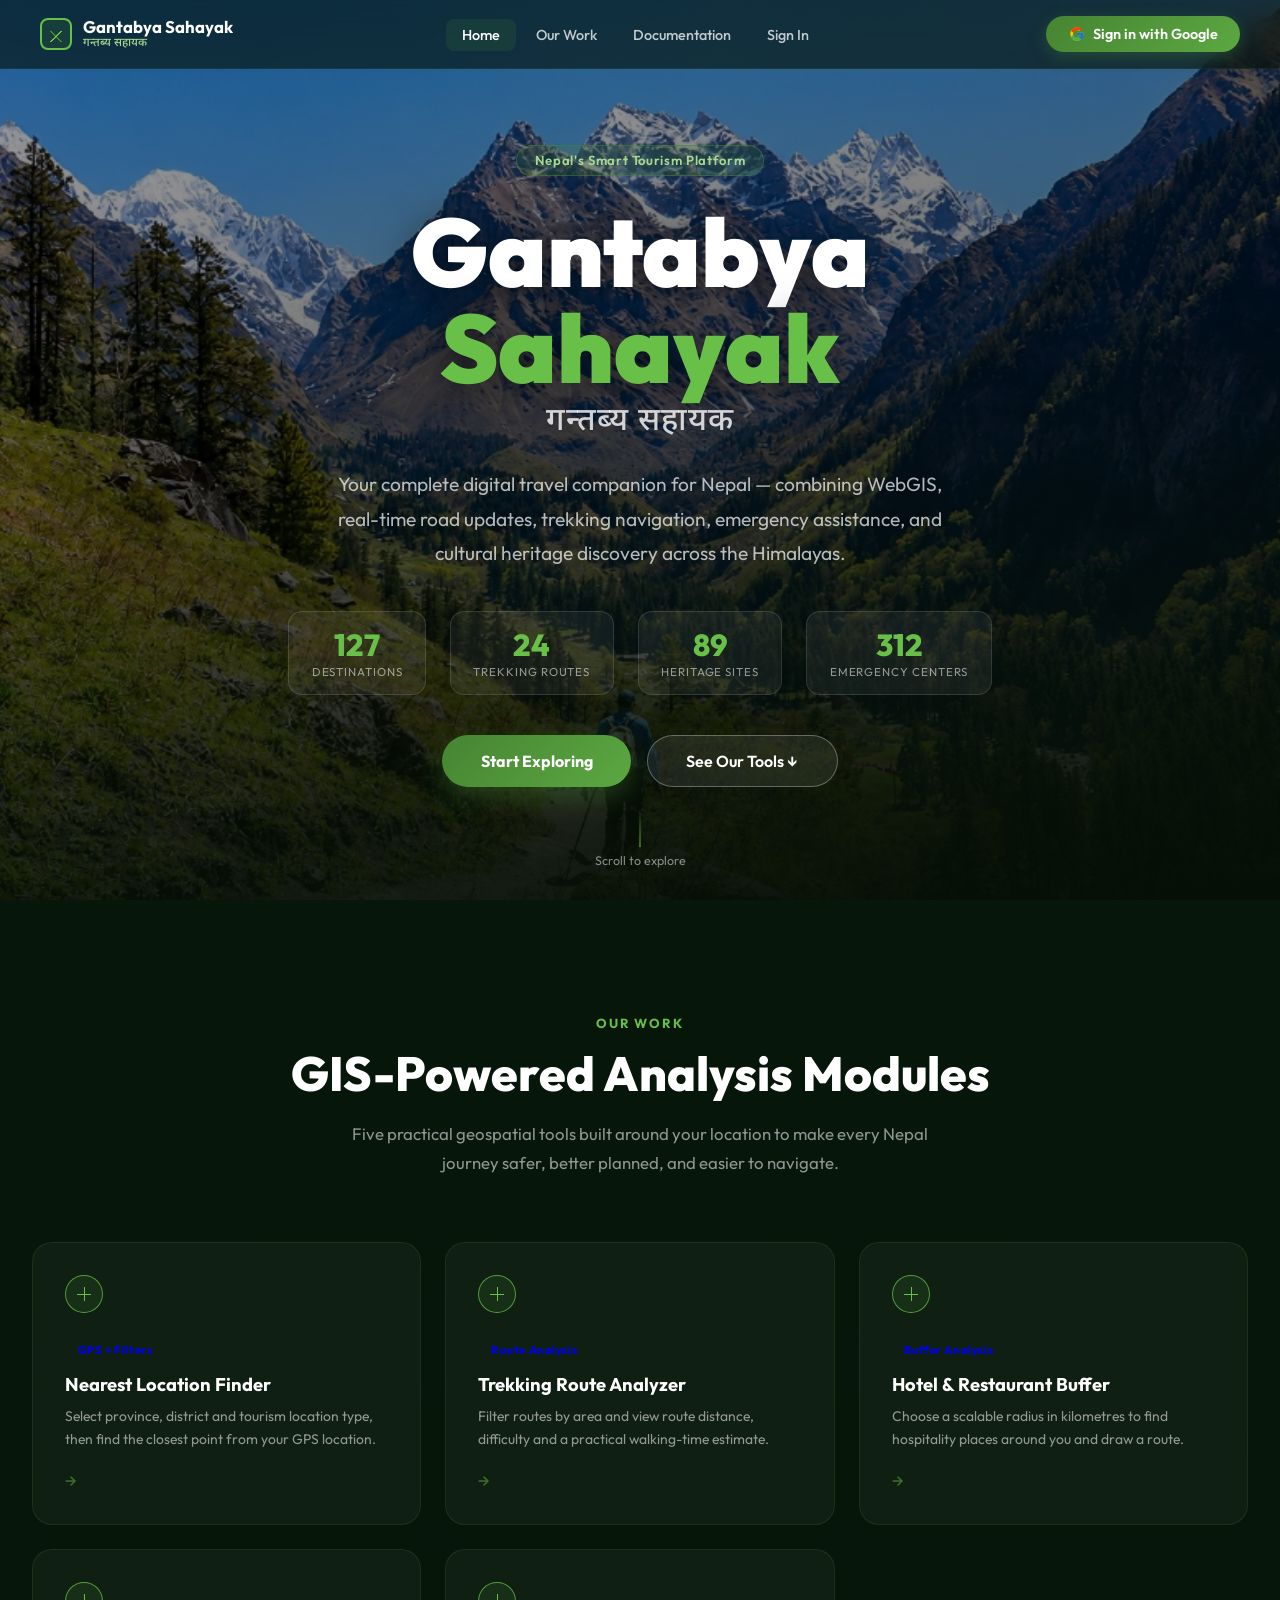
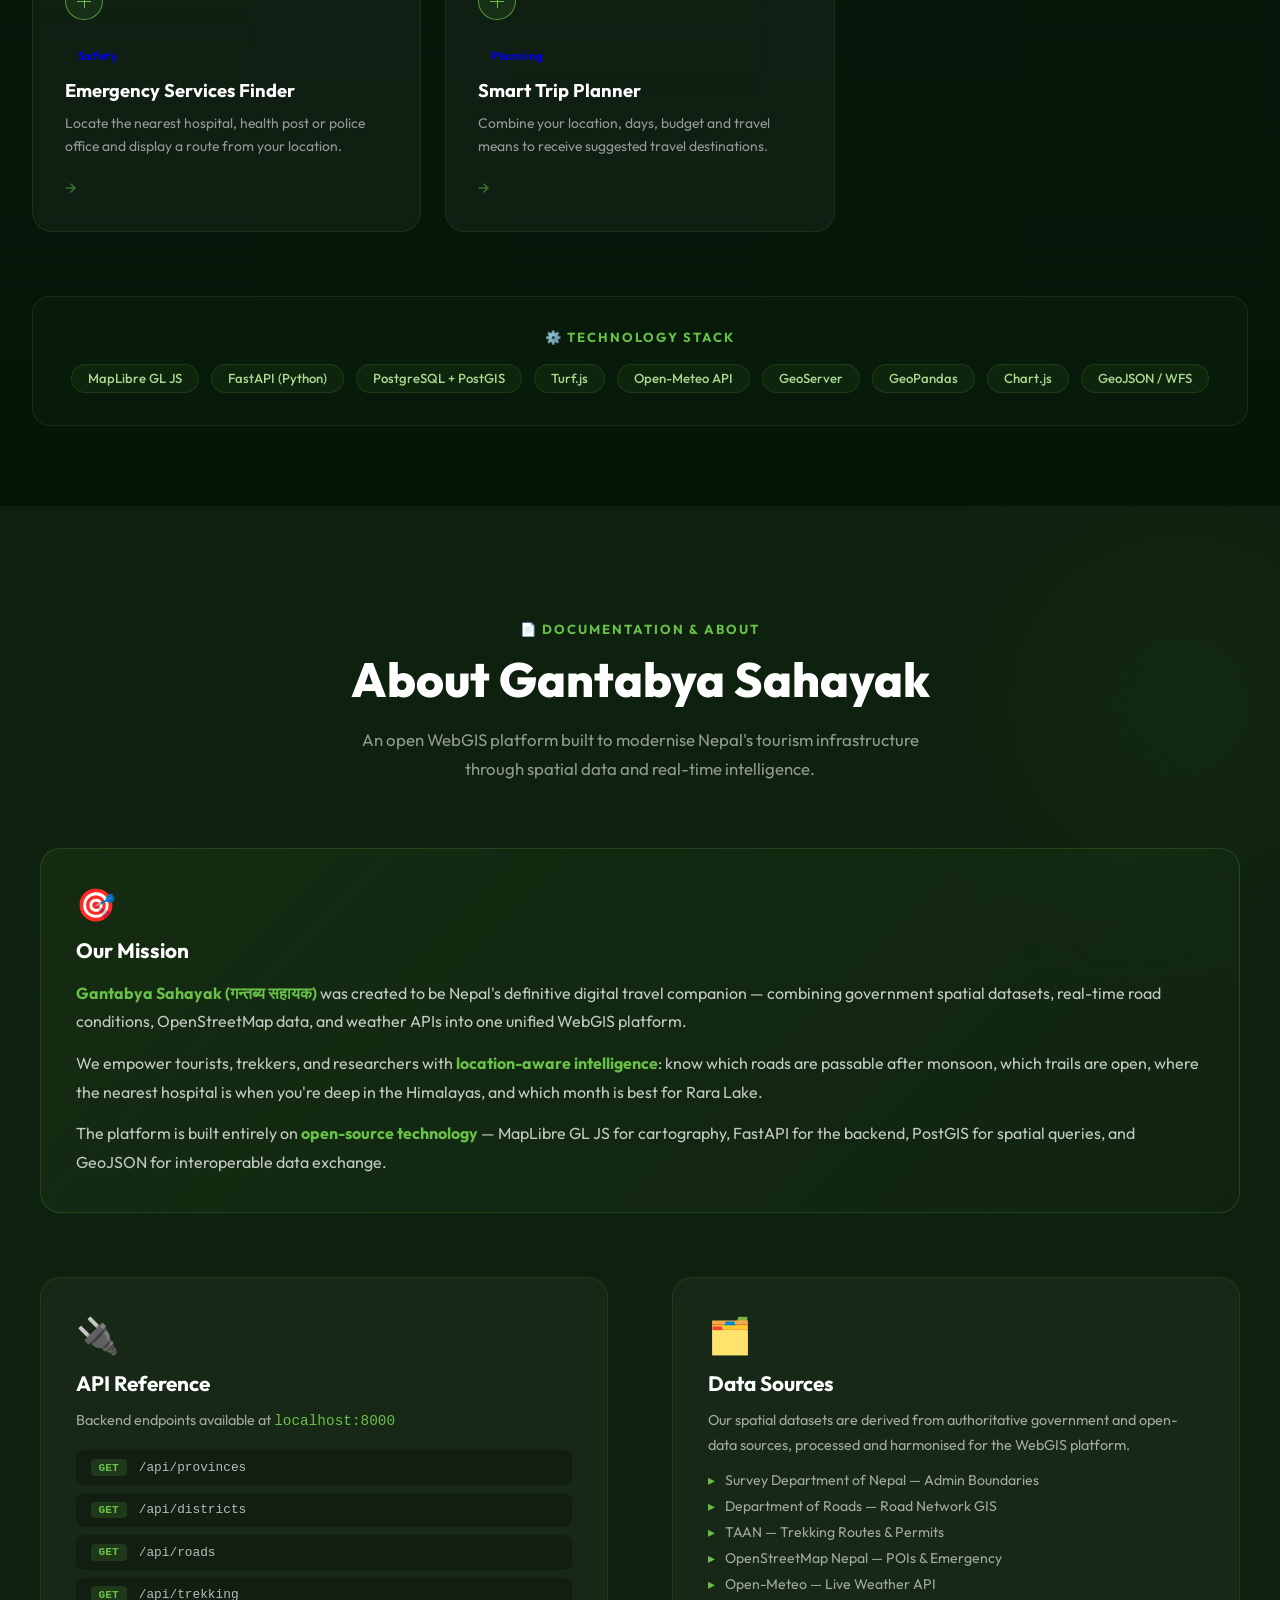
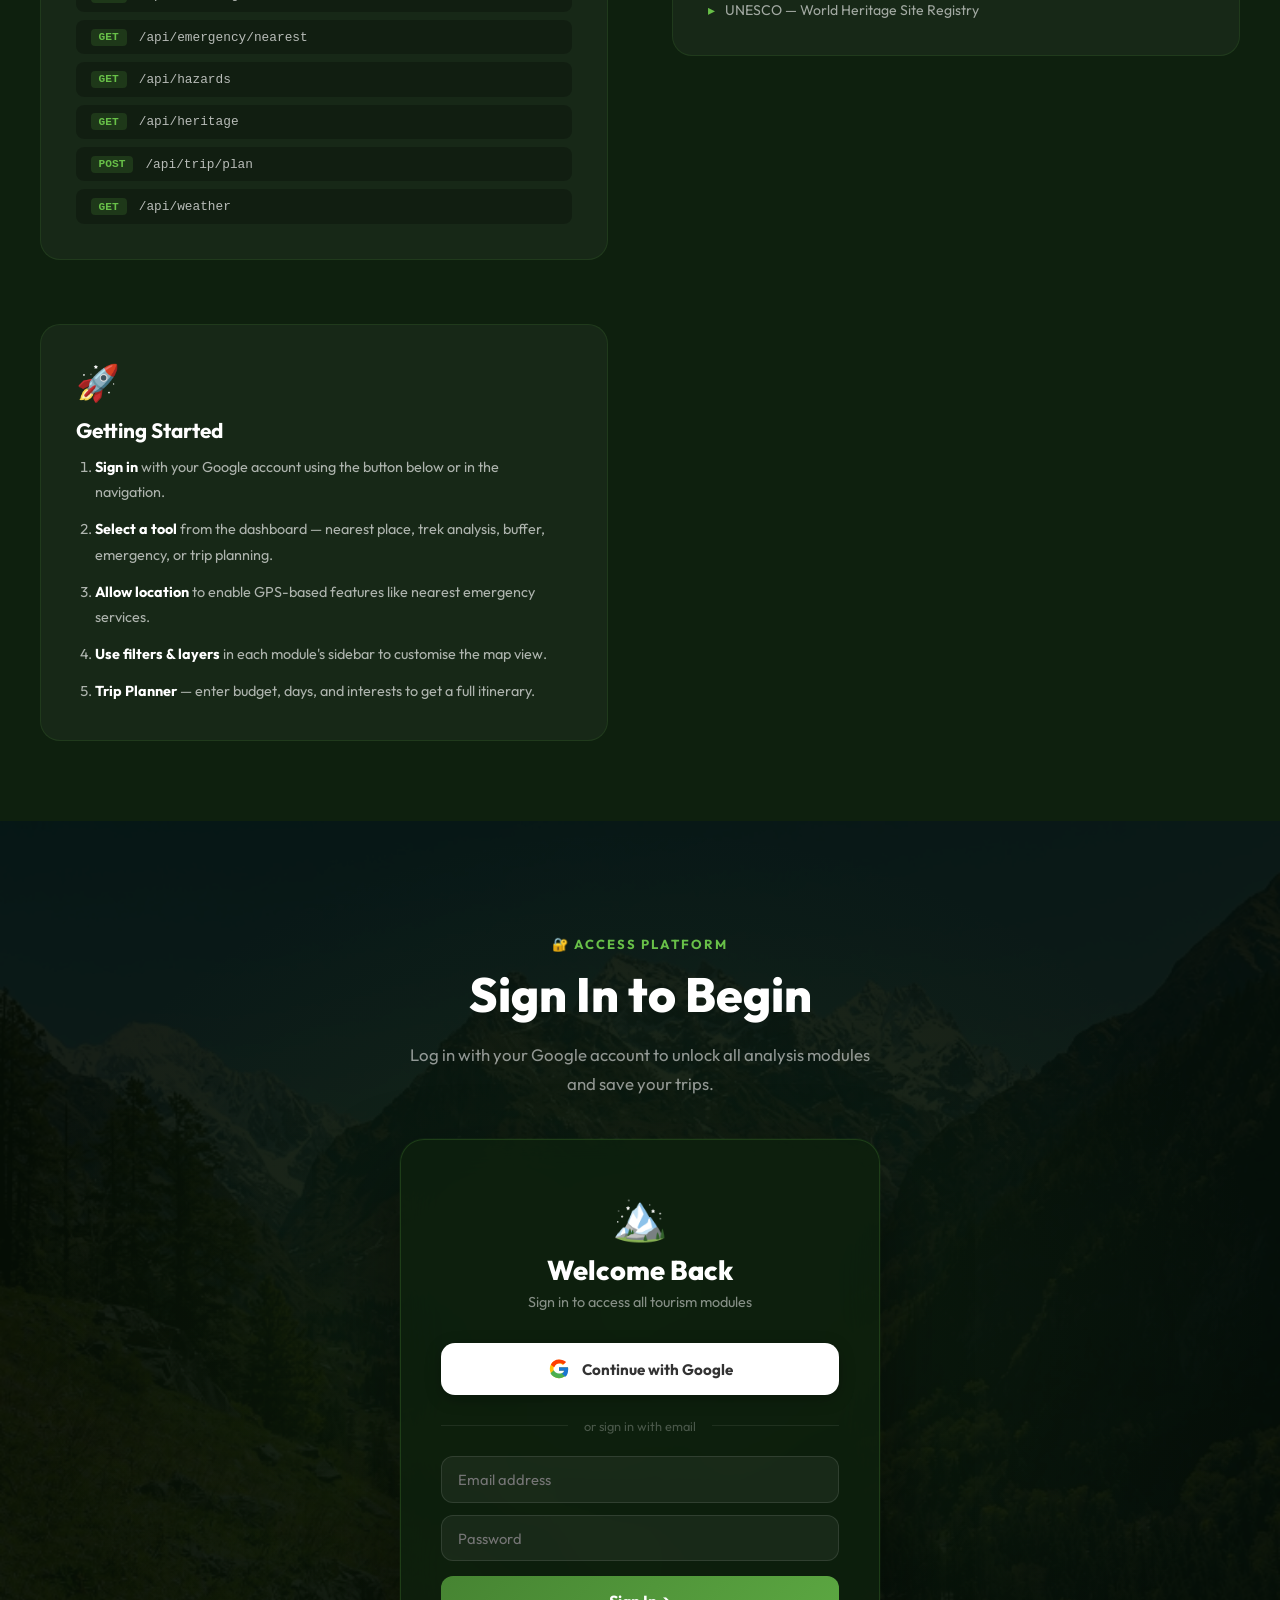
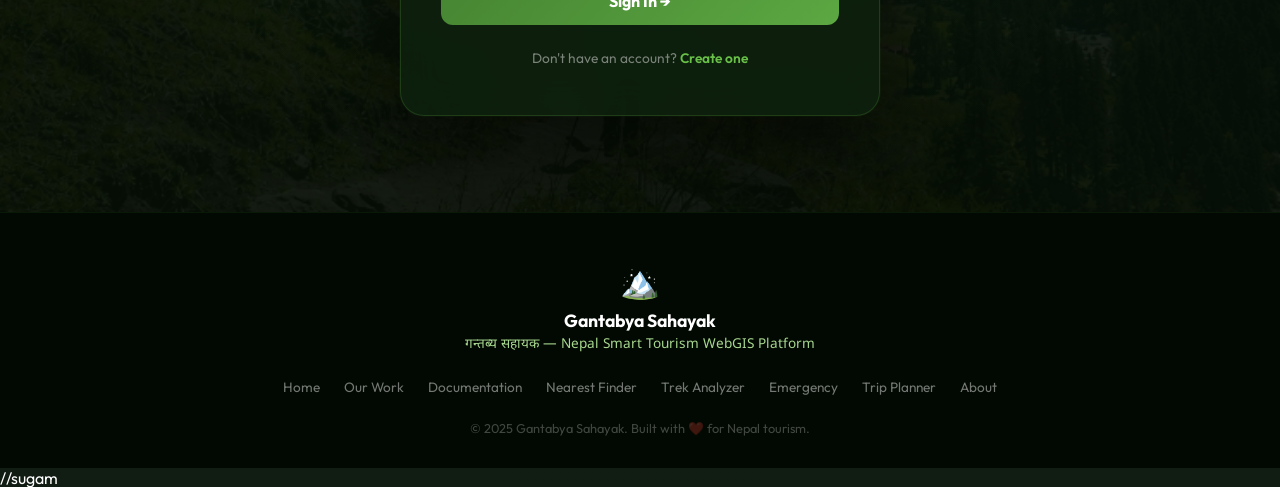
==== frontend/index.html @ 53fe87a8 "ok" ====
<!DOCTYPE html>
<html lang="en">

<head>
  <meta charset="UTF-8" />
  <meta name="viewport" content="width=device-width, initial-scale=1.0" />
  <title>Gantabya Sahayak | गन्तब्य सहायक — Nepal Tourism Platform</title>
  <meta name="description"
    content="Nepal's complete digital tourism assistant. Explore trekking routes, road conditions, emergency services, cultural heritage, and hidden destinations across Nepal." />
  <meta name="keywords" content="Nepal tourism, trekking, WebGIS, Himalaya, travel planner, GIS Nepal" />
  <link rel="preconnect" href="https://fonts.googleapis.com" />
  <link rel="preconnect" href="https://fonts.gstatic.com" crossorigin />
  <link
    href="https://fonts.googleapis.com/css2?family=Outfit:wght@300;400;500;600;700;800;900&family=Noto+Sans+Devanagari:wght@400;500;600;700&display=swap"
    rel="stylesheet" />

  <style>
    *, *::before, *::after { box-sizing: border-box; margin: 0; padding: 0; }

    :root {
      --green: #468432;
      --green-light: #68c048;
      --green-pale: #a8d890;
      --green-dim: rgba(70,132,50,0.15);
      --dark: #060f06;
      --dark2: #0a1a0a;
      --dark3: #0e200e;
      --glass: rgba(255,255,255,0.04);
      --border: rgba(70,132,50,0.2);
    }

    html { scroll-behavior: smooth; font-size: 16px; }

    body {
      font-family: 'Outfit', sans-serif;
      background: linear-gradient(rgba(2, 14, 4, 0.88), rgba(2, 14, 4, 0.94)), url('../assets/hero-bg.jpg') center / cover fixed;
      color: #fff;
      overflow-x: hidden;
    }

    /* ── TOP NAV ───────────────────────────────────────────── */
    .top-nav {
      position: fixed;
      top: 0; left: 0; right: 0;
      z-index: 200;
      display: flex;
      align-items: center;
      justify-content: space-between;
      padding: 1rem 2.5rem;
      background: rgba(6, 15, 6, 0.6);
      backdrop-filter: blur(16px);
      border-bottom: 1px solid rgba(70,132,50,0.15);
      transition: background 0.3s;
    }
    .top-nav.scrolled {
      background: rgba(6, 15, 6, 0.92);
    }
    .nav-brand {
      display: flex; align-items: center; gap: 0.7rem;
      text-decoration: none;
    }
    .nav-brand-icon { width:32px; height:32px; display:inline-block; border:2px solid var(--green-light); border-radius:8px; position:relative; background:rgba(70,132,50,0.18); }
    .nav-brand-icon::before { content:''; position:absolute; left:6px; right:6px; bottom:6px; height:11px; background:linear-gradient(135deg,transparent 45%,var(--green-light) 46% 54%,transparent 55%),linear-gradient(45deg,transparent 45%,var(--green) 46% 54%,transparent 55%); }
    .nav-brand-text { line-height: 1.2; }
    .nav-brand-en { font-size: 1.05rem; font-weight: 700; color: #fff; }
    .nav-brand-np {
      font-family: 'Noto Sans Devanagari', sans-serif;
      font-size: 0.72rem; color: var(--green-pale); font-weight: 500;
    }
    .nav-links {
      display: flex; align-items: center; gap: 0.25rem;
      list-style: none;
    }
    .nav-links a {
      color: rgba(255,255,255,0.75);
      text-decoration: none;
      font-size: 0.9rem;
      font-weight: 500;
      padding: 0.45rem 1rem;
      border-radius: 8px;
      transition: all 0.2s;
    }
    .nav-links a:hover, .nav-links a.active {
      color: #fff;
      background: rgba(70,132,50,0.15);
    }
    .nav-signin-btn {
      display: flex; align-items: center; gap: 0.5rem;
      background: linear-gradient(135deg, var(--green), #5ca842);
      color: #fff;
      border: none;
      padding: 0.55rem 1.4rem;
      border-radius: 50px;
      font-size: 0.9rem;
      font-weight: 600;
      cursor: pointer;
      font-family: 'Outfit', sans-serif;
      transition: all 0.3s;
      box-shadow: 0 4px 15px rgba(70,132,50,0.35);
      margin-left: 0.5rem;
    }
    .nav-signin-btn:hover {
      transform: translateY(-1px);
      box-shadow: 0 6px 20px rgba(70,132,50,0.5);
      background: linear-gradient(135deg, #5ca842, #6ed452);
    }

    /* ── SECTIONS SCROLL CONTAINER ──────────────────────────── */
    .page-section { min-height: 100vh; }

    /* ── HERO (HOME) SECTION ────────────────────────────────── */
    #section-home {
      position: relative;
      min-height: 100vh;
      display: flex;
      align-items: center;
      justify-content: center;
      overflow: hidden;
    }
    .hero-bg {
      position: absolute; inset: 0;
      background: url('../assets/hero-bg.jpg') center 40% / cover no-repeat;
      transform: scale(1.05);
      animation: heroZoom 20s ease-in-out infinite alternate;
    }
    @keyframes heroZoom {
      from { transform: scale(1.05); background-position: center 40%; }
      to   { transform: scale(1.12); background-position: center 35%; }
    }
    .hero-overlay {
      position: absolute; inset: 0;
      background: linear-gradient(
        170deg,
        rgba(0,0,0,0.35) 0%,
        rgba(0,0,0,0.55) 45%,
        rgba(6,15,6,0.92) 85%,
        #060f06 100%
      );
    }
    .hero-content {
      position: relative; z-index: 2;
      text-align: center;
      padding: 6rem 2rem 4rem;
      max-width: 860px;
      animation: fadeUp 1s ease both;
    }
    @keyframes fadeUp {
      from { opacity: 0; transform: translateY(30px); }
      to   { opacity: 1; transform: translateY(0); }
    }

    .hero-badge {
      display: inline-flex; align-items: center; gap: 0.5rem;
      background: rgba(70,132,50,0.2);
      border: 1px solid rgba(70,132,50,0.5);
      color: var(--green-pale);
      padding: 0.4rem 1.1rem;
      border-radius: 50px;
      font-size: 0.82rem; font-weight: 600;
      letter-spacing: 0.05em;
      margin-bottom: 1.8rem;
      backdrop-filter: blur(10px);
      animation: fadeUp 0.8s ease both;
    }
    .hero-title {
      font-size: clamp(3rem, 8vw, 6rem);
      font-weight: 900; line-height: 1.0;
      color: #fff;
      text-shadow: 0 4px 40px rgba(0,0,0,0.6);
      animation: fadeUp 0.9s ease both;
      margin-bottom: 0.3rem;
    }
    .hero-title span { color: var(--green-light); }
    .hero-title-np {
      font-family: 'Noto Sans Devanagari', sans-serif;
      font-size: clamp(1.3rem, 3vw, 2rem);
      color: rgba(255,255,255,0.8);
      font-weight: 500;
      letter-spacing: 0.03em;
      margin-bottom: 1.5rem;
      animation: fadeUp 1s ease both;
    }
    .hero-subtitle {
      font-size: clamp(1rem, 2vw, 1.2rem);
      color: rgba(255,255,255,0.7);
      line-height: 1.8;
      max-width: 640px;
      margin: 0 auto 2.5rem;
      animation: fadeUp 1.1s ease both;
    }

    /* Stats row */
    .hero-stats {
      display: flex; gap: 1.5rem; justify-content: center;
      flex-wrap: wrap;
      margin-bottom: 2.5rem;
      animation: fadeUp 1.2s ease both;
    }
    .stat-card {
      background: rgba(255,255,255,0.06);
      border: 1px solid rgba(255,255,255,0.12);
      backdrop-filter: blur(12px);
      border-radius: 14px;
      padding: 0.9rem 1.4rem;
      text-align: center;
      min-width: 100px;
    }
    .stat-value {
      font-size: 1.9rem; font-weight: 800; color: var(--green-light);
    }
    .stat-label {
      font-size: 0.72rem; color: rgba(255,255,255,0.55);
      text-transform: uppercase; letter-spacing: 0.08em;
    }

    .hero-actions {
      display: flex; gap: 1rem; justify-content: center;
      flex-wrap: wrap;
      animation: fadeUp 1.3s ease both;
    }
    .btn-hero-primary {
      background: linear-gradient(135deg, var(--green), #5ca842);
      color: #fff;
      padding: 0.95rem 2.4rem;
      border-radius: 50px; font-size: 1rem; font-weight: 700;
      border: none; cursor: pointer;
      transition: all 0.3s;
      box-shadow: 0 8px 28px rgba(70,132,50,0.45);
      font-family: 'Outfit', sans-serif;
    }
    .btn-hero-primary:hover {
      transform: translateY(-3px);
      box-shadow: 0 14px 40px rgba(70,132,50,0.6);
      background: linear-gradient(135deg, #5ca842, #7de056);
    }
    .btn-hero-outline {
      background: rgba(255,255,255,0.08);
      color: #fff;
      padding: 0.95rem 2.4rem;
      border-radius: 50px; font-size: 1rem; font-weight: 600;
      border: 1px solid rgba(255,255,255,0.3); cursor: pointer;
      transition: all 0.3s; backdrop-filter: blur(10px);
      font-family: 'Outfit', sans-serif;
      text-decoration: none; display: inline-flex; align-items: center; gap: 0.4rem;
    }
    .btn-hero-outline:hover {
      background: rgba(255,255,255,0.16);
      transform: translateY(-3px);
    }

    .scroll-cue {
      position: absolute; bottom: 2rem; left: 50%;
      transform: translateX(-50%);
      z-index: 3; text-align: center;
      color: rgba(255,255,255,0.5); font-size: 0.78rem;
      animation: scrollBounce 2s infinite;
    }
    .scroll-cue::before {
      content: ''; display: block; width: 1px; height: 40px;
      background: linear-gradient(to bottom, transparent, var(--green-light));
      margin: 0 auto 0.4rem;
    }
    @keyframes scrollBounce {
      0%,100% { transform: translateX(-50%) translateY(0); }
      50% { transform: translateX(-50%) translateY(-8px); }
    }

    /* ── OUR WORK SECTION ───────────────────────────────────── */
    #section-work {
      background: linear-gradient(rgba(4, 20, 7, 0.88), rgba(4, 20, 7, 0.93)), url('../assets/hero-bg.jpg') center / cover fixed;
      padding: 7rem 2rem 5rem;
    }
    .section-header {
      text-align: center; margin-bottom: 4rem;
    }
    .section-tag {
      display: inline-flex; align-items: center; gap: 0.4rem;
      color: var(--green-light); font-size: 0.82rem; font-weight: 700;
      text-transform: uppercase; letter-spacing: 0.15em;
      margin-bottom: 0.75rem;
    }
    .section-title {
      font-size: clamp(1.9rem, 4vw, 3rem);
      font-weight: 800; color: #fff; margin-bottom: 1rem;
    }
    .section-desc {
      color: rgba(255,255,255,0.55); font-size: 1.05rem;
      max-width: 600px; margin: 0 auto; line-height: 1.75;
    }

    /* Modules grid */
    .modules-grid {
      display: grid;
      grid-template-columns: repeat(auto-fill, minmax(310px, 1fr));
      gap: 1.5rem;
      max-width: 1280px; margin: 0 auto;
    }
    .module-card {
      position: relative;
      background: var(--glass);
      border: 1px solid var(--border);
      border-radius: 20px;
      padding: 2rem;
      transition: all 0.35s cubic-bezier(0.4,0,0.2,1);
      text-decoration: none;
      overflow: hidden;
      display: flex; flex-direction: column; gap: 0.6rem;
    }
    .module-card::before {
      content: '';
      position: absolute; inset: 0;
      background: linear-gradient(135deg, transparent 60%, rgba(70,132,50,0.06));
      border-radius: 20px;
      opacity: 0; transition: opacity 0.3s;
    }
    .module-card:hover {
      background: rgba(70,132,50,0.07);
      border-color: rgba(70,132,50,0.5);
      transform: translateY(-6px);
      box-shadow: 0 24px 50px rgba(0,0,0,0.4), 0 0 0 1px rgba(70,132,50,0.25);
    }
    .module-card:hover::before { opacity: 1; }
    .module-icon { width:38px; height:38px; margin-bottom:1rem; border:1px solid rgba(104,192,72,0.75); border-radius:50%; position:relative; background:rgba(70,132,50,0.16); }
    .module-icon::before, .module-icon::after { content:''; position:absolute; background:var(--green-light); }
    .module-icon::before { width:14px; height:1px; left:11px; top:18px; }
    .module-icon::after { width:1px; height:14px; left:18px; top:11px; }
    .module-tag {
      display: inline-flex; align-items: center;
      padding: 0.2rem 0.8rem; border-radius: 50px;
      font-size: 0.72rem; font-weight: 700;
      letter-spacing: 0.05em;
      margin-bottom: 0.2rem;
      width: fit-content;
    }
    .module-title {
      font-size: 1.15rem; font-weight: 700; color: #fff;
    }
    .module-desc {
      font-size: 0.87rem; color: rgba(255,255,255,0.55);
      line-height: 1.65; flex: 1;
    }
    .module-arrow {
      font-size: 1.1rem; color: var(--green-light);
      margin-top: 0.5rem; opacity: 0.5;
      transition: all 0.3s;
    }
    .module-card:hover .module-arrow {
      opacity: 1; transform: translateX(4px);
    }

    /* Tech strip */
    .tech-strip {
      margin: 4rem auto 0; max-width: 1280px;
      background: rgba(70,132,50,0.05);
      border: 1px solid var(--border);
      border-radius: 18px; padding: 2rem;
      text-align: center;
    }
    .tech-strip-title {
      color: var(--green-light); font-size: 0.82rem; font-weight: 700;
      text-transform: uppercase; letter-spacing: 0.15em;
      margin-bottom: 1.2rem;
    }
    .tech-pills {
      display: flex; flex-wrap: wrap; gap: 0.75rem; justify-content: center;
    }
    .tech-pill {
      background: rgba(70,132,50,0.1);
      border: 1px solid rgba(70,132,50,0.25);
      color: var(--green-pale);
      padding: 0.35rem 1rem;
      border-radius: 50px; font-size: 0.82rem; font-weight: 500;
    }

    /* ── DOCUMENTATION / ABOUT SECTION ─────────────────────── */
    #section-docs {
      background: var(--dark3);
      padding: 7rem 2rem 5rem;
      position: relative; overflow: hidden;
    }
    #section-docs::before {
      content: '';
      position: absolute; top: -100px; right: -200px;
      width: 600px; height: 600px;
      background: radial-gradient(circle, rgba(70,132,50,0.08) 0%, transparent 70%);
      pointer-events: none;
    }
    .about-layout {
      display: grid;
      grid-template-columns: 1fr 1fr;
      gap: 4rem;
      max-width: 1200px; margin: 3rem auto 0;
      align-items: start;
    }
    @media (max-width: 768px) { .about-layout { grid-template-columns: 1fr; gap: 2.5rem; } }

    .about-block {
      background: var(--glass);
      border: 1px solid var(--border);
      border-radius: 20px;
      padding: 2.2rem;
    }
    .about-block-icon {
      font-size: 2.2rem; margin-bottom: 0.8rem;
    }
    .about-block-title {
      font-size: 1.3rem; font-weight: 700; color: #fff;
      margin-bottom: 0.75rem;
    }
    .about-block-desc {
      font-size: 0.9rem; color: rgba(255,255,255,0.6);
      line-height: 1.75;
    }

    /* API endpoints reference */
    .api-list {
      margin-top: 1rem; display: flex; flex-direction: column; gap: 0.5rem;
    }
    .api-item {
      display: flex; align-items: center; gap: 0.75rem;
      background: rgba(0,0,0,0.25);
      border-radius: 8px; padding: 0.55rem 0.9rem;
      font-family: 'Courier New', monospace; font-size: 0.8rem;
    }
    .api-method {
      padding: 0.15rem 0.5rem; border-radius: 4px;
      font-size: 0.7rem; font-weight: 700;
      background: rgba(70,132,50,0.25); color: var(--green-light);
    }
    .api-path { color: rgba(255,255,255,0.7); }

    /* Team / mission */
    .mission-block {
      background: linear-gradient(135deg, rgba(70,132,50,0.12), rgba(70,132,50,0.04));
      border: 1px solid rgba(70,132,50,0.3);
      border-radius: 20px; padding: 2.2rem;
      grid-column: 1 / -1;
    }
    .mission-block p {
      font-size: 1rem; color: rgba(255,255,255,0.75);
      line-height: 1.8; margin-bottom: 0.8rem;
    }
    .mission-block p:last-child { margin-bottom: 0; }
    .mission-block strong { color: var(--green-light); }

    /* ── SIGN IN SECTION ─────────────────────────────────────── */
    #section-signin {
      background: var(--dark);
      padding: 7rem 2rem 6rem;
      position: relative; overflow: hidden;
    }
    #section-signin::before {
      content: '';
      position: absolute; inset: 0;
      background: url('../assets/hero-bg.jpg') center / cover no-repeat;
      opacity: 0.07;
    }
    #section-signin::after {
      content: '';
      position: absolute; inset: 0;
      background: radial-gradient(ellipse at center, rgba(70,132,50,0.12) 0%, transparent 70%);
    }
    .signin-container {
      position: relative; z-index: 2;
      max-width: 480px; margin: 0 auto;
      text-align: center;
    }
    .signin-card {
      background: rgba(14,32,14,0.85);
      border: 1px solid rgba(70,132,50,0.3);
      border-radius: 24px;
      padding: 3rem 2.5rem;
      backdrop-filter: blur(20px);
      box-shadow: 0 40px 80px rgba(0,0,0,0.5), 0 0 0 1px rgba(70,132,50,0.1);
    }
    .signin-logo { font-size: 2.8rem; margin-bottom: 0.5rem; }
    .signin-title {
      font-size: 1.7rem; font-weight: 800; color: #fff; margin-bottom: 0.4rem;
    }
    .signin-subtitle {
      font-size: 0.9rem; color: rgba(255,255,255,0.5); margin-bottom: 2rem;
    }
    .google-btn {
      width: 100%;
      display: flex; align-items: center; justify-content: center; gap: 0.75rem;
      background: #fff; color: #333;
      border: none; border-radius: 14px;
      padding: 0.95rem 1.5rem;
      font-size: 0.95rem; font-weight: 700;
      cursor: pointer;
      transition: all 0.3s;
      font-family: 'Outfit', sans-serif;
      box-shadow: 0 4px 16px rgba(0,0,0,0.25);
    }
    .google-btn:hover {
      box-shadow: 0 10px 30px rgba(255,255,255,0.2);
      transform: translateY(-2px);
    }
    .google-icon { width: 22px; height: 22px; }

    .divider {
      display: flex; align-items: center; gap: 1rem;
      margin: 1.4rem 0; color: rgba(255,255,255,0.25); font-size: 0.8rem;
    }
    .divider::before, .divider::after {
      content: ''; flex: 1; height: 1px;
      background: rgba(255,255,255,0.08);
    }
    .form-input {
      width: 100%;
      background: rgba(255,255,255,0.05);
      border: 1px solid rgba(255,255,255,0.1);
      border-radius: 12px;
      padding: 0.8rem 1rem;
      color: #fff; font-size: 0.92rem;
      font-family: 'Outfit', sans-serif;
      margin-bottom: 0.75rem;
      transition: border-color 0.3s;
    }
    .form-input:focus {
      outline: none;
      border-color: var(--green);
      background: rgba(70,132,50,0.07);
    }
    .modal-btn {
      width: 100%;
      background: linear-gradient(135deg, var(--green), #5ca842);
      color: #fff; border: none; border-radius: 12px;
      padding: 0.9rem;
      font-size: 1rem; font-weight: 700; cursor: pointer;
      font-family: 'Outfit', sans-serif;
      transition: all 0.3s;
      margin-top: 0.2rem;
    }
    .modal-btn:hover {
      background: linear-gradient(135deg, #5ca842, #6ed452);
      transform: translateY(-1px);
    }
    .switch-text {
      margin-top: 1.5rem;
      font-size: 0.86rem; color: rgba(255,255,255,0.45);
    }
    .switch-text a {
      color: var(--green-light); cursor: pointer; font-weight: 600;
    }

    /* ── MODAL (for nav Sign In button) ─────────────────────── */
    .modal-overlay {
      position: fixed; inset: 0;
      background: rgba(0,0,0,0.75);
      backdrop-filter: blur(10px);
      z-index: 500;
      display: flex; align-items: center; justify-content: center;
      opacity: 0; pointer-events: none;
      transition: all 0.3s;
    }
    .modal-overlay.active { opacity: 1; pointer-events: all; }
    .modal {
      background: #0e200e;
      border: 1px solid rgba(70,132,50,0.3);
      border-radius: 24px; padding: 2.5rem;
      width: 100%; max-width: 420px;
      text-align: center;
      transform: scale(0.9) translateY(20px);
      transition: all 0.3s;
      box-shadow: 0 40px 80px rgba(0,0,0,0.6);
      position: relative;
    }
    .modal-overlay.active .modal {
      transform: scale(1) translateY(0);
    }
    .modal-close {
      position: absolute; top: 1rem; right: 1rem;
      background: none; border: none;
      color: rgba(255,255,255,0.35); font-size: 1.4rem;
      cursor: pointer;
    }
    .modal-close:hover { color: #fff; }

    /* ── FOOTER ─────────────────────────────────────────────── */
    footer {
      background: #020902;
      border-top: 1px solid rgba(70,132,50,0.12);
      padding: 3rem 2rem 2rem;
      text-align: center;
    }
    .footer-logo {
      font-size: 2rem; margin-bottom: 0.5rem;
    }
    .footer-name {
      font-size: 1.1rem; font-weight: 700; color: #fff; margin-bottom: 0.25rem;
    }
    .footer-np {
      font-family: 'Noto Sans Devanagari', sans-serif;
      font-size: 0.85rem; color: var(--green-pale);
    }
    .footer-links {
      display: flex; gap: 1.5rem; justify-content: center;
      margin: 1.5rem 0; flex-wrap: wrap;
    }
    .footer-links a {
      color: rgba(255,255,255,0.45); font-size: 0.85rem;
      text-decoration: none; transition: color 0.2s;
    }
    .footer-links a:hover { color: var(--green-light); }
    .footer-copy {
      font-size: 0.8rem; color: rgba(255,255,255,0.25);
    }

    /* ── ANIMATIONS ─────────────────────────────────────────── */
    .reveal {
      opacity: 0; transform: translateY(28px);
      transition: opacity 0.65s ease, transform 0.65s ease;
    }
    .reveal.visible {
      opacity: 1; transform: translateY(0);
    }
    .reveal-delay-1 { transition-delay: 0.1s; }
    .reveal-delay-2 { transition-delay: 0.2s; }
    .reveal-delay-3 { transition-delay: 0.3s; }
    .reveal-delay-4 { transition-delay: 0.4s; }

    /* ── RESPONSIVE ─────────────────────────────────────────── */
    @media (max-width: 768px) {
      .top-nav { padding: 0.85rem 1.2rem; }
      .nav-links { display: none; }
      .modules-grid { grid-template-columns: 1fr; }
    }
  </style>
</head>

<body>

  <!-- ══ TOP NAVIGATION ══════════════════════════════════════ -->
  <nav class="top-nav" id="topNav">
    <a class="nav-brand" href="#section-home">
      <span class="nav-brand-icon" aria-hidden="true"></span>
      <div class="nav-brand-text">
        <div class="nav-brand-en">Gantabya Sahayak</div>
        <div class="nav-brand-np">गन्तब्य सहायक</div>
      </div>
    </a>
    <ul class="nav-links">
      <li><a href="#section-home" class="active" data-target="section-home">Home</a></li>
      <li><a href="#section-work" data-target="section-work">Our Work</a></li>
      <li><a href="#section-docs" data-target="section-docs">Documentation</a></li>
      <li><a href="#section-signin" data-target="section-signin">Sign In</a></li>
    </ul>
    <button class="nav-signin-btn" id="navSigninBtn" onclick="scrollToSignin()">
      <svg width="16" height="16" viewBox="0 0 48 48" style="flex-shrink:0">
        <path fill="#FFC107" d="M43.6 20.1H42V20H24v8h11.3C33.6 33.1 29.3 36 24 36c-6.6 0-12-5.4-12-12s5.4-12 12-12c3.1 0 5.8 1.1 7.9 3L37.5 9.4C34 6.2 29.2 4 24 4 12.9 4 4 12.9 4 24s8.9 20 20 20 20-8.9 20-20c0-1.3-.1-2.7-.4-3.9z"/>
        <path fill="#FF3D00" d="M6.3 14.7L13.6 20c1.9-5.1 6.7-8.7 12.4-8.7 3.1 0 5.8 1.1 7.9 3L39.5 8.7C36 5.5 30.3 3.5 24 3.5 16.1 3.5 9.2 8 6.3 14.7z"/>
        <path fill="#4CAF50" d="M24 44c6.2 0 11.9-2.4 16.2-6.2l-7.5-6.4c-2.1 1.5-4.8 2.3-8.7 2.3-5.3 0-9.7-2.9-11.4-7L5.4 33.2C8.6 39.4 15.8 44 24 44z"/>
        <path fill="#1976D2" d="M43.6 20.1H42V20H24v8h11.3c-1 2.6-2.7 4.8-4.8 6.3l7.5 6.4C42.8 37 44 31.2 44 24c0-1.3-.1-2.7-.4-3.9z"/>
      </svg>
      Sign in with Google
    </button>
  </nav>

  <!-- ══ SECTION 1: HOME / HERO ═══════════════════════════════ -->
  <section class="page-section" id="section-home">
    <div class="hero-bg"></div>
    <div class="hero-overlay"></div>
    <div class="hero-content">
      <div class="hero-badge">Nepal's Smart Tourism Platform</div>
      <h1 class="hero-title">Gantabya <span>Sahayak</span></h1>
      <p class="hero-title-np">गन्तब्य सहायक</p>
      <p class="hero-subtitle">
        Your complete digital travel companion for Nepal — combining WebGIS, real-time road updates,
        trekking navigation, emergency assistance, and cultural heritage discovery across the Himalayas.
      </p>
      <div class="hero-stats">
        <div class="stat-card">
          <div class="stat-value" id="stat-destinations">127</div>
          <div class="stat-label">Destinations</div>
        </div>
        <div class="stat-card">
          <div class="stat-value" id="stat-routes">24</div>
          <div class="stat-label">Trekking Routes</div>
        </div>
        <div class="stat-card">
          <div class="stat-value" id="stat-heritage">89</div>
          <div class="stat-label">Heritage Sites</div>
        </div>
        <div class="stat-card">
          <div class="stat-value" id="stat-emergency">312</div>
          <div class="stat-label">Emergency Centers</div>
        </div>
      </div>
      <div class="hero-actions">
        <button class="btn-hero-primary" onclick="scrollToSignin()">Start Exploring</button>
        <a class="btn-hero-outline" href="#section-work">See Our Tools ↓</a>
      </div>
    </div>
    <div class="scroll-cue">Scroll to explore</div>
  </section>

  <!-- ══ SECTION 2: OUR WORK / ANALYSIS MODULES ═══════════════ -->
  <section class="page-section" id="section-work">
    <div class="section-header reveal">
      <div class="section-tag">Our Work</div>
      <h2 class="section-title">GIS-Powered Analysis Modules</h2>
      <p class="section-desc">
        Five practical geospatial tools built around your location to make every Nepal journey safer,
        better planned, and easier to navigate.
      </p>
    </div>

    <div class="modules-grid">

      <a class="module-card reveal reveal-delay-1" href="pages/tools.html?tool=nearest"><div class="module-icon" aria-hidden="true"></div><span class="module-tag">GPS + Filters</span><div class="module-title">Nearest Location Finder</div><div class="module-desc">Select province, district and tourism location type, then find the closest point from your GPS location.</div><div class="module-arrow">→</div></a>
      <a class="module-card reveal reveal-delay-2" href="pages/tools.html?tool=trek"><div class="module-icon" aria-hidden="true"></div><span class="module-tag">Route Analysis</span><div class="module-title">Trekking Route Analyzer</div><div class="module-desc">Filter routes by area and view route distance, difficulty and a practical walking-time estimate.</div><div class="module-arrow">→</div></a>
      <a class="module-card reveal reveal-delay-3" href="pages/tools.html?tool=buffer"><div class="module-icon" aria-hidden="true"></div><span class="module-tag">Buffer Analysis</span><div class="module-title">Hotel & Restaurant Buffer</div><div class="module-desc">Choose a scalable radius in kilometres to find hospitality places around you and draw a route.</div><div class="module-arrow">→</div></a>
      <a class="module-card reveal reveal-delay-1" href="pages/tools.html?tool=emergency"><div class="module-icon" aria-hidden="true"></div><span class="module-tag">Safety</span><div class="module-title">Emergency Services Finder</div><div class="module-desc">Locate the nearest hospital, health post or police office and display a route from your location.</div><div class="module-arrow">→</div></a>
      <a class="module-card reveal reveal-delay-2" href="pages/tools.html?tool=planner"><div class="module-icon" aria-hidden="true"></div><span class="module-tag">Planning</span><div class="module-title">Smart Trip Planner</div><div class="module-desc">Combine your location, days, budget and travel means to receive suggested travel destinations.</div><div class="module-arrow">→</div></a>

    </div>

    <!-- Tech Stack Strip -->
    <div class="tech-strip reveal">
      <div class="tech-strip-title">⚙️ Technology Stack</div>
      <div class="tech-pills">
        <span class="tech-pill">MapLibre GL JS</span>
        <span class="tech-pill">FastAPI (Python)</span>
        <span class="tech-pill">PostgreSQL + PostGIS</span>
        <span class="tech-pill">Turf.js</span>
        <span class="tech-pill">Open-Meteo API</span>
        <span class="tech-pill">GeoServer</span>
        <span class="tech-pill">GeoPandas</span>
        <span class="tech-pill">Chart.js</span>
        <span class="tech-pill">GeoJSON / WFS</span>
      </div>
    </div>
  </section>

  <!-- ══ SECTION 3: DOCUMENTATION / ABOUT ═════════════════════ -->
  <section class="page-section" id="section-docs">
    <div class="section-header reveal">
      <div class="section-tag">📄 Documentation & About</div>
      <h2 class="section-title">About Gantabya Sahayak</h2>
      <p class="section-desc">
        An open WebGIS platform built to modernise Nepal's tourism infrastructure
        through spatial data and real-time intelligence.
      </p>
    </div>

    <div class="about-layout">

      <!-- Mission -->
      <div class="mission-block reveal">
        <div style="font-size:2rem;margin-bottom:0.8rem;">🎯</div>
        <div style="font-size:1.3rem;font-weight:700;color:#fff;margin-bottom:1rem;">Our Mission</div>
        <p>
          <strong>Gantabya Sahayak (गन्तब्य सहायक)</strong> was created to be Nepal's definitive
          digital travel companion — combining government spatial datasets, real-time road conditions,
          OpenStreetMap data, and weather APIs into one unified WebGIS platform.
        </p>
        <p>
          We empower tourists, trekkers, and researchers with <strong>location-aware intelligence</strong>:
          know which roads are passable after monsoon, which trails are open, where the nearest
          hospital is when you're deep in the Himalayas, and which month is best for Rara Lake.
        </p>
        <p>
          The platform is built entirely on <strong>open-source technology</strong> — MapLibre GL JS
          for cartography, FastAPI for the backend, PostGIS for spatial queries, and GeoJSON for
          interoperable data exchange.
        </p>
      </div>

      <!-- API Reference -->
      <div class="about-block reveal reveal-delay-1">
        <div class="about-block-icon">🔌</div>
        <div class="about-block-title">API Reference</div>
        <div class="about-block-desc">Backend endpoints available at <code style="color:var(--green-light)">localhost:8000</code></div>
        <div class="api-list">
          <div class="api-item"><span class="api-method">GET</span><span class="api-path">/api/provinces</span></div>
          <div class="api-item"><span class="api-method">GET</span><span class="api-path">/api/districts</span></div>
          <div class="api-item"><span class="api-method">GET</span><span class="api-path">/api/roads</span></div>
          <div class="api-item"><span class="api-method">GET</span><span class="api-path">/api/trekking</span></div>
          <div class="api-item"><span class="api-method">GET</span><span class="api-path">/api/emergency/nearest</span></div>
          <div class="api-item"><span class="api-method">GET</span><span class="api-path">/api/hazards</span></div>
          <div class="api-item"><span class="api-method">GET</span><span class="api-path">/api/heritage</span></div>
          <div class="api-item"><span class="api-method">POST</span><span class="api-path">/api/trip/plan</span></div>
          <div class="api-item"><span class="api-method">GET</span><span class="api-path">/api/weather</span></div>
        </div>
      </div>

      <!-- Data Sources -->
      <div class="about-block reveal reveal-delay-2">
        <div class="about-block-icon">🗂️</div>
        <div class="about-block-title">Data Sources</div>
        <div class="about-block-desc" style="margin-bottom:0.8rem;">
          Our spatial datasets are derived from authoritative government and open-data sources,
          processed and harmonised for the WebGIS platform.
        </div>
        <ul style="list-style:none;display:flex;flex-direction:column;gap:0.5rem;">
          <li style="display:flex;gap:0.6rem;font-size:0.88rem;color:rgba(255,255,255,0.6);">
            <span style="color:var(--green-light)">▸</span> Survey Department of Nepal — Admin Boundaries
          </li>
          <li style="display:flex;gap:0.6rem;font-size:0.88rem;color:rgba(255,255,255,0.6);">
            <span style="color:var(--green-light)">▸</span> Department of Roads — Road Network GIS
          </li>
          <li style="display:flex;gap:0.6rem;font-size:0.88rem;color:rgba(255,255,255,0.6);">
            <span style="color:var(--green-light)">▸</span> TAAN — Trekking Routes & Permits
          </li>
          <li style="display:flex;gap:0.6rem;font-size:0.88rem;color:rgba(255,255,255,0.6);">
            <span style="color:var(--green-light)">▸</span> OpenStreetMap Nepal — POIs & Emergency
          </li>
          <li style="display:flex;gap:0.6rem;font-size:0.88rem;color:rgba(255,255,255,0.6);">
            <span style="color:var(--green-light)">▸</span> Open-Meteo — Live Weather API
          </li>
          <li style="display:flex;gap:0.6rem;font-size:0.88rem;color:rgba(255,255,255,0.6);">
            <span style="color:var(--green-light)">▸</span> UNESCO — World Heritage Site Registry
          </li>
        </ul>
      </div>

      <!-- How to use -->
      <div class="about-block reveal reveal-delay-3">
        <div class="about-block-icon">🚀</div>
        <div class="about-block-title">Getting Started</div>
        <div class="about-block-desc">
          <ol style="padding-left:1.2rem;display:flex;flex-direction:column;gap:0.75rem;margin-top:0.5rem;">
            <li style="font-size:0.9rem;color:rgba(255,255,255,0.65);">
              <strong style="color:#fff;">Sign in</strong> with your Google account using the button below or in the navigation.
            </li>
            <li style="font-size:0.9rem;color:rgba(255,255,255,0.65);">
              <strong style="color:#fff;">Select a tool</strong> from the dashboard — nearest place, trek analysis, buffer, emergency, or trip planning.
            </li>
            <li style="font-size:0.9rem;color:rgba(255,255,255,0.65);">
              <strong style="color:#fff;">Allow location</strong> to enable GPS-based features like nearest emergency services.
            </li>
            <li style="font-size:0.9rem;color:rgba(255,255,255,0.65);">
              <strong style="color:#fff;">Use filters & layers</strong> in each module's sidebar to customise the map view.
            </li>
            <li style="font-size:0.9rem;color:rgba(255,255,255,0.65);">
              <strong style="color:#fff;">Trip Planner</strong> — enter budget, days, and interests to get a full itinerary.
            </li>
          </ol>
        </div>
      </div>

    </div>
  </section>

  <!-- ══ SECTION 4: SIGN IN ════════════════════════════════════ -->
  <section class="page-section" id="section-signin">
    <div class="signin-container">
      <div class="section-header reveal" style="margin-bottom:2.5rem;">
        <div class="section-tag">🔐 Access Platform</div>
        <h2 class="section-title">Sign In to Begin</h2>
        <p class="section-desc">
          Log in with your Google account to unlock all analysis modules and save your trips.
        </p>
      </div>

      <!-- Login Card -->
      <div class="signin-card reveal" id="loginCard">
        <div class="signin-logo">🏔️</div>
        <div class="signin-title">Welcome Back</div>
        <div class="signin-subtitle">Sign in to access all tourism modules</div>

        <button class="google-btn" onclick="handleGoogleLogin()">
          <svg class="google-icon" viewBox="0 0 48 48">
            <path fill="#FFC107" d="M43.6 20.1H42V20H24v8h11.3C33.6 33.1 29.3 36 24 36c-6.6 0-12-5.4-12-12s5.4-12 12-12c3.1 0 5.8 1.1 7.9 3L37.5 9.4C34 6.2 29.2 4 24 4 12.9 4 4 12.9 4 24s8.9 20 20 20 20-8.9 20-20c0-1.3-.1-2.7-.4-3.9z"/>
            <path fill="#FF3D00" d="M6.3 14.7L13.6 20c1.9-5.1 6.7-8.7 12.4-8.7 3.1 0 5.8 1.1 7.9 3L39.5 8.7C36 5.5 30.3 3.5 24 3.5 16.1 3.5 9.2 8 6.3 14.7z"/>
            <path fill="#4CAF50" d="M24 44c6.2 0 11.9-2.4 16.2-6.2l-7.5-6.4c-2.1 1.5-4.8 2.3-8.7 2.3-5.3 0-9.7-2.9-11.4-7L5.4 33.2C8.6 39.4 15.8 44 24 44z"/>
            <path fill="#1976D2" d="M43.6 20.1H42V20H24v8h11.3c-1 2.6-2.7 4.8-4.8 6.3l7.5 6.4C42.8 37 44 31.2 44 24c0-1.3-.1-2.7-.4-3.9z"/>
          </svg>
          Continue with Google
        </button>

        <div class="divider">or sign in with email</div>

        <form onsubmit="handleEmailLogin(event)">
          <input type="email" class="form-input" id="loginEmail" placeholder="Email address" required />
          <input type="password" class="form-input" id="loginPassword" placeholder="Password" required />
          <button type="submit" class="modal-btn">Sign In →</button>
        </form>

        <p class="switch-text">Don't have an account? <a onclick="showRegisterCard()">Create one</a></p>
      </div>

      <!-- Register Card (hidden by default) -->
      <div class="signin-card reveal" id="registerCard" style="display:none;">
        <div class="signin-logo">🌿</div>
        <div class="signin-title">Create Account</div>
        <div class="signin-subtitle">Join thousands of Nepal explorers</div>

        <button class="google-btn" onclick="handleGoogleLogin()">
          <svg class="google-icon" viewBox="0 0 48 48">
            <path fill="#FFC107" d="M43.6 20.1H42V20H24v8h11.3C33.6 33.1 29.3 36 24 36c-6.6 0-12-5.4-12-12s5.4-12 12-12c3.1 0 5.8 1.1 7.9 3L37.5 9.4C34 6.2 29.2 4 24 4 12.9 4 4 12.9 4 24s8.9 20 20 20 20-8.9 20-20c0-1.3-.1-2.7-.4-3.9z"/>
            <path fill="#FF3D00" d="M6.3 14.7L13.6 20c1.9-5.1 6.7-8.7 12.4-8.7 3.1 0 5.8 1.1 7.9 3L39.5 8.7C36 5.5 30.3 3.5 24 3.5 16.1 3.5 9.2 8 6.3 14.7z"/>
            <path fill="#4CAF50" d="M24 44c6.2 0 11.9-2.4 16.2-6.2l-7.5-6.4c-2.1 1.5-4.8 2.3-8.7 2.3-5.3 0-9.7-2.9-11.4-7L5.4 33.2C8.6 39.4 15.8 44 24 44z"/>
            <path fill="#1976D2" d="M43.6 20.1H42V20H24v8h11.3c-1 2.6-2.7 4.8-4.8 6.3l7.5 6.4C42.8 37 44 31.2 44 24c0-1.3-.1-2.7-.4-3.9z"/>
          </svg>
          Sign up with Google
        </button>

        <div class="divider">or create with email</div>

        <form onsubmit="handleRegister(event)">
          <input type="text" class="form-input" id="regName" placeholder="Full name" required />
          <input type="email" class="form-input" id="regEmail" placeholder="Email address" required />
          <input type="password" class="form-input" id="regPassword" placeholder="Password (min 6 chars)" required minlength="6" />
          <button type="submit" class="modal-btn">Create Account →</button>
        </form>

        <p class="switch-text">Already have an account? <a onclick="showLoginCard()">Sign in</a></p>
      </div>
    </div>
  </section>

  <!-- ══ FOOTER ════════════════════════════════════════════════ -->
  <footer>
    <div class="footer-logo">🏔️</div>
    <div class="footer-name">Gantabya Sahayak</div>
    <div class="footer-np">गन्तब्य सहायक — Nepal Smart Tourism WebGIS Platform</div>
    <div class="footer-links">
      <a href="#section-home">Home</a>
      <a href="#section-work">Our Work</a>
      <a href="#section-docs">Documentation</a>
      <a href="pages/tools.html?tool=nearest">Nearest Finder</a>
      <a href="pages/tools.html?tool=trek">Trek Analyzer</a>
      <a href="pages/tools.html?tool=emergency">Emergency</a>
      <a href="pages/tools.html?tool=planner">Trip Planner</a>
      <a href="pages/about.html">About</a>
    </div>
    <div class="footer-copy">© 2025 Gantabya Sahayak. Built with ❤️ for Nepal tourism.</div>
  </footer>

  <!-- ══ SCRIPTS ════════════════════════════════════════════════ -->
  <script>
    const API_BASE = window.location.protocol.startsWith('http')
      ? `${window.location.protocol}//${window.location.hostname}:8000`
      : 'http://localhost:8000';

    /* ── Nav scroll highlight ── */
    const topNav = document.getElementById('topNav');
    const sections = ['section-home', 'section-work', 'section-docs', 'section-signin'];
    const navLinks = document.querySelectorAll('.nav-links a');

    window.addEventListener('scroll', () => {
      // Scrolled class for nav
      topNav.classList.toggle('scrolled', window.scrollY > 60);

      // Active nav link
      let current = '';
      sections.forEach(id => {
        const el = document.getElementById(id);
        if (el && window.scrollY >= el.offsetTop - 120) current = id;
      });
      navLinks.forEach(a => {
        a.classList.toggle('active', a.dataset.target === current);
      });
    });

    /* ── Scroll to Sign In ── */
    function scrollToSignin() {
      document.getElementById('section-signin').scrollIntoView({ behavior: 'smooth' });
    }

    /* ── Intersection observer for reveal ── */
    const observer = new IntersectionObserver((entries) => {
      entries.forEach(entry => {
        if (entry.isIntersecting) entry.target.classList.add('visible');
      });
    }, { threshold: 0.12 });

    document.querySelectorAll('.reveal').forEach(el => observer.observe(el));

    /* ── Card toggle (login / register) ── */
    function showRegisterCard() {
      document.getElementById('loginCard').style.display = 'none';
      document.getElementById('registerCard').style.display = 'block';
    }
    function showLoginCard() {
      document.getElementById('registerCard').style.display = 'none';
      document.getElementById('loginCard').style.display = 'block';
    }

    /* ── Google Login ── */
    async function handleGoogleLogin() {
      const btns = document.querySelectorAll('.google-btn');
      btns.forEach(b => { b.textContent = 'Connecting to Google…'; b.disabled = true; });

      await new Promise(r => setTimeout(r, 1400));

      const mockUser = {
        email: 'explorer@gmail.com',
        name: 'Nepal Explorer',
        photo: 'https://ui-avatars.com/api/?name=Nepal+Explorer&background=468432&color=fff&size=80'
      };
      try {
        const res = await fetch(`${API_BASE}/api/auth/login`, {
          method: 'POST',
          headers: { 'Content-Type': 'application/json' },
          body: JSON.stringify(mockUser)
        });
        const data = await res.json();
        if (data.success) {
          localStorage.setItem('gs_user', JSON.stringify(data.user));
          localStorage.setItem('gs_token', data.token);
        }
      } catch (_) {
        localStorage.setItem('gs_user', JSON.stringify(mockUser));
        localStorage.setItem('gs_token', 'gs_offline_token');
      }
      window.location.href = 'pages/tools.html?tool=nearest';
    }

    /* ── Email Login ── */
    async function handleEmailLogin(e) {
      e.preventDefault();
      const email = document.getElementById('loginEmail').value;
      const btn = e.target.querySelector('button');
      btn.textContent = 'Signing in…';
      const user = { email, name: email.split('@')[0], photo: '' };
      try {
        const res = await fetch(`${API_BASE}/api/auth/login`, {
          method: 'POST',
          headers: { 'Content-Type': 'application/json' },
          body: JSON.stringify(user)
        });
        const data = await res.json();
        localStorage.setItem('gs_user', JSON.stringify(data.user));
        localStorage.setItem('gs_token', data.token);
      } catch (_) {
        localStorage.setItem('gs_user', JSON.stringify(user));
        localStorage.setItem('gs_token', 'gs_offline_token');
      }
      window.location.href = 'pages/tools.html?tool=nearest';
    }

    /* ── Register ── */
    async function handleRegister(e) {
      e.preventDefault();
      const name  = document.getElementById('regName').value;
      const email = document.getElementById('regEmail').value;
      const user  = { email, name, photo: '' };
      try {
        await fetch(`${API_BASE}/api/auth/login`, {
          method: 'POST',
          headers: { 'Content-Type': 'application/json' },
          body: JSON.stringify(user)
        });
      } catch (_) {}
      localStorage.setItem('gs_user', JSON.stringify(user));
      localStorage.setItem('gs_token', 'gs_token_new');
      window.location.href = 'pages/tools.html?tool=nearest';
    }

    /* ── Load Stats ── */
    async function loadStats() {
      try {
        const res = await fetch(`${API_BASE}/api/stats`);
        if (res.ok) {
          const d = await res.json();
          document.getElementById('stat-destinations').textContent = d.total_destinations;
          document.getElementById('stat-routes').textContent = d.trekking_routes;
          document.getElementById('stat-heritage').textContent = d.heritage_sites;
          document.getElementById('stat-emergency').textContent = d.emergency_centers;
        }
      } catch (_) { /* keep defaults */ }
    }

    loadStats();
  </script>
</body>
</html>
//sugam
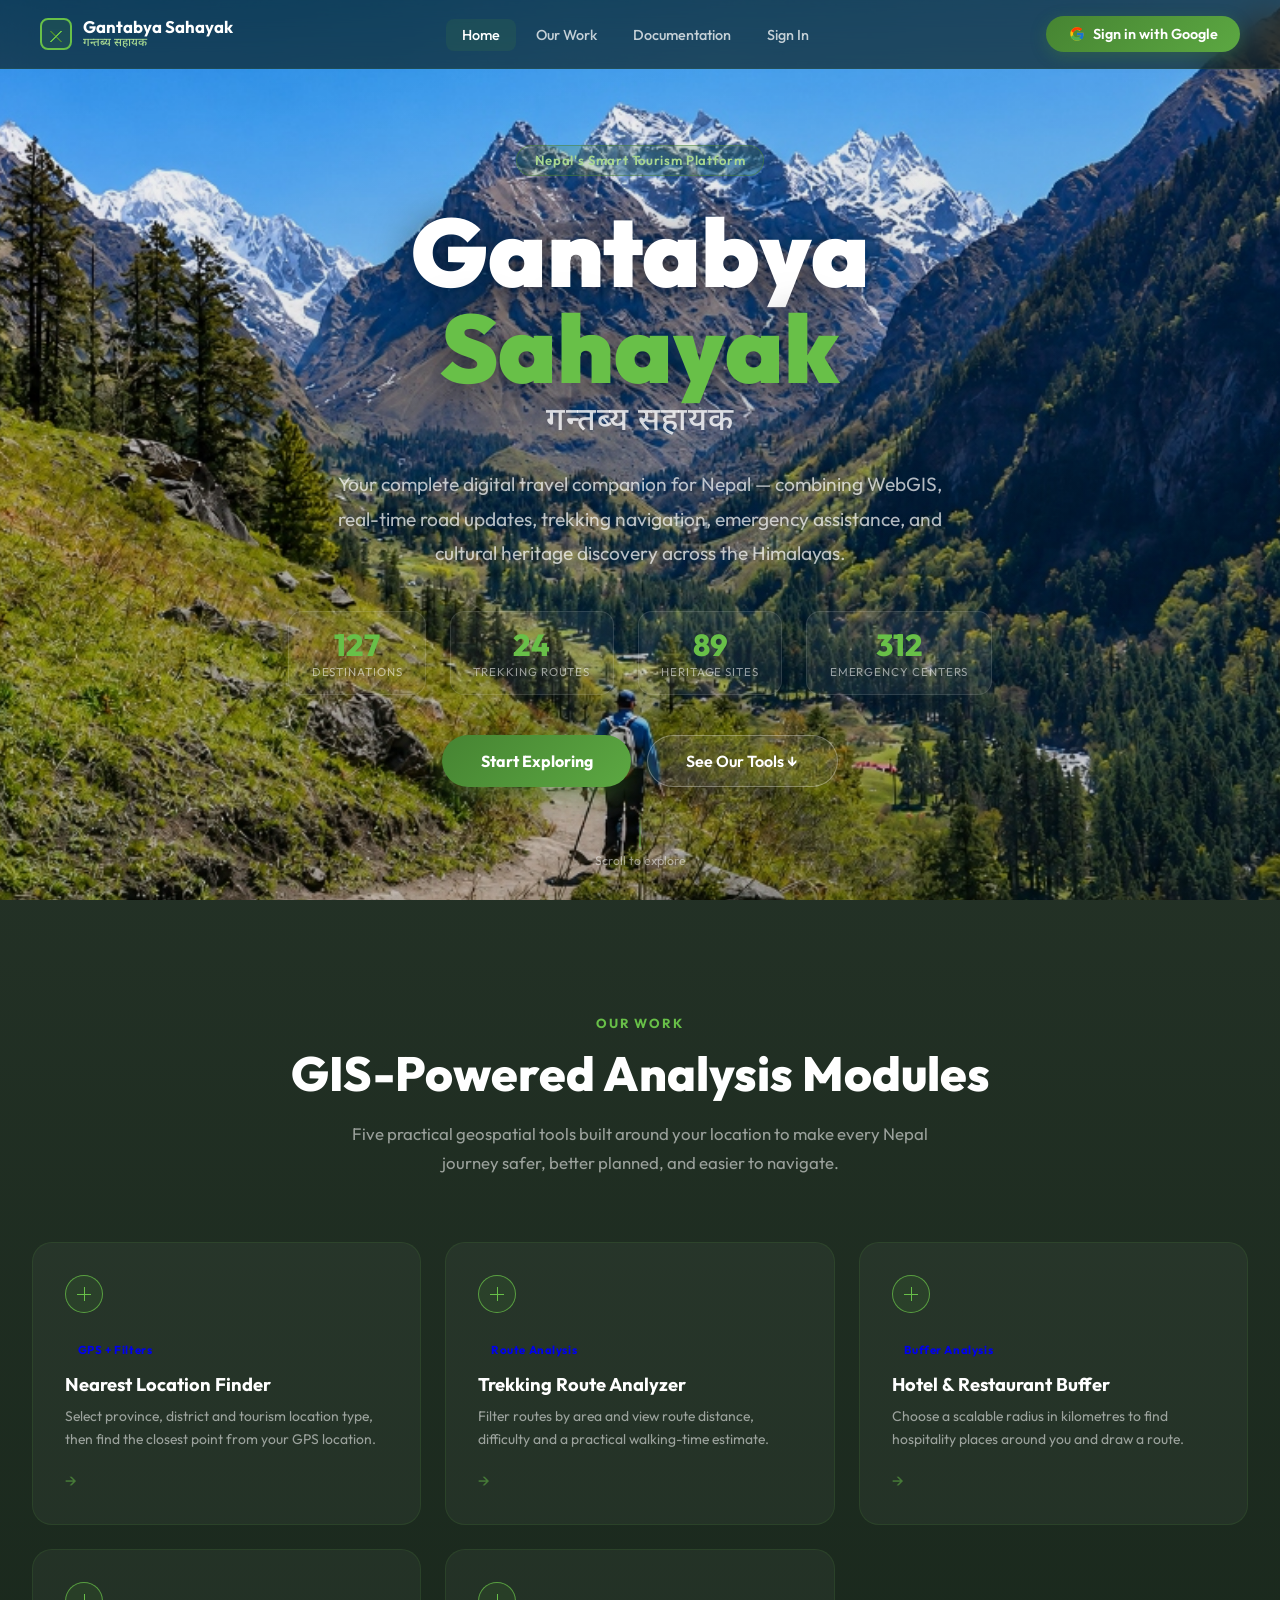
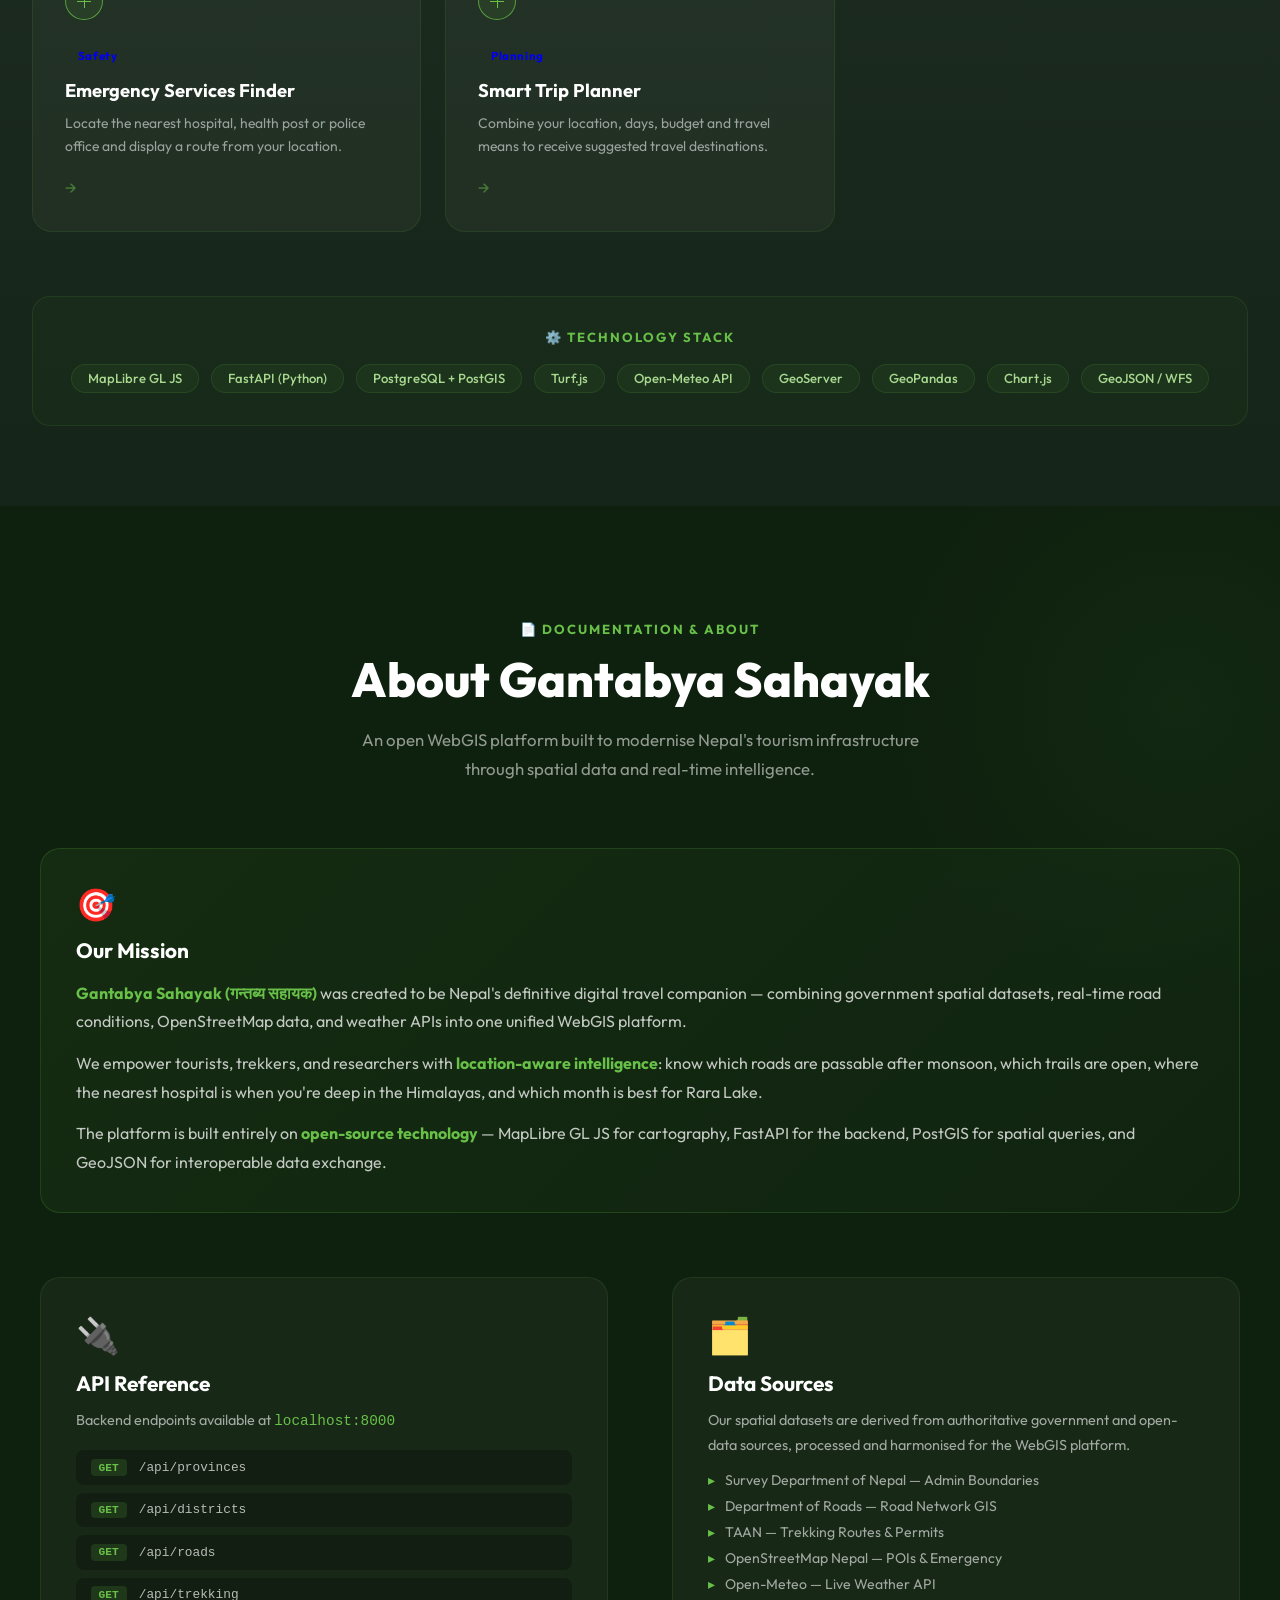
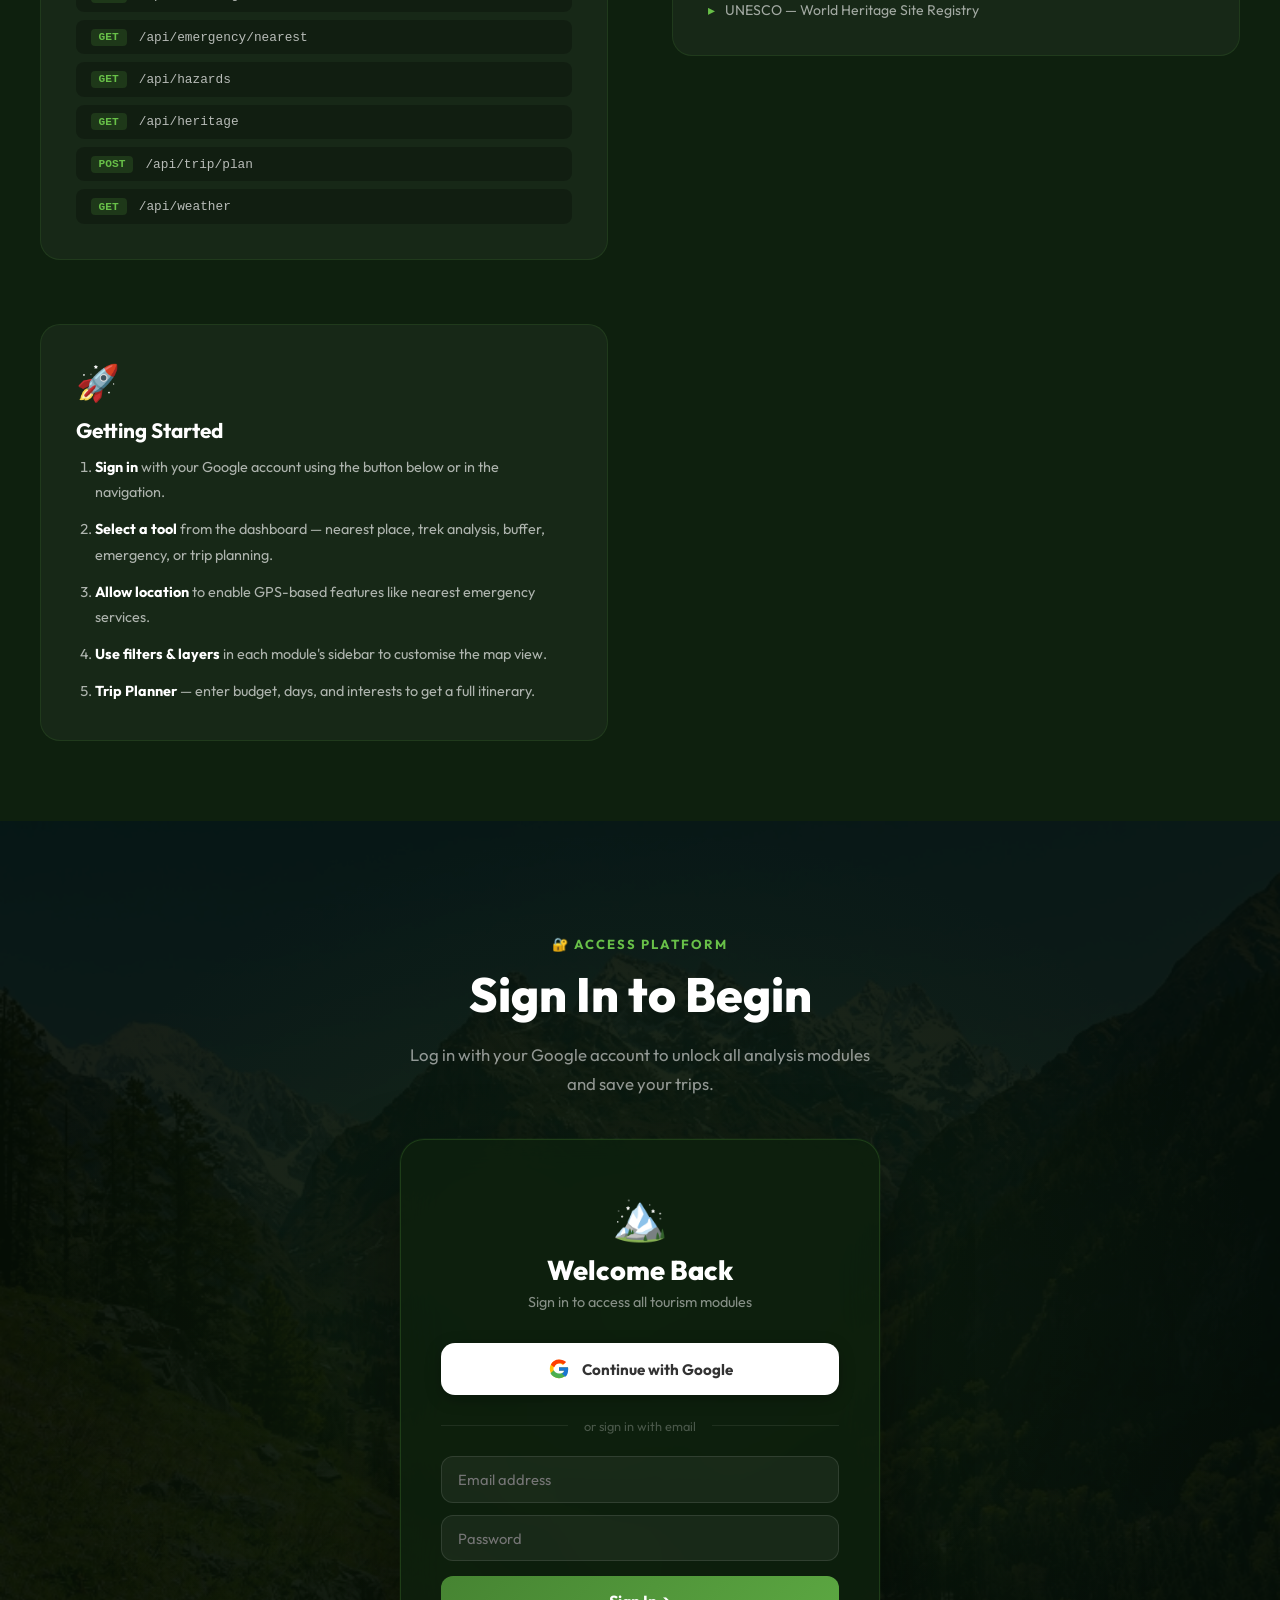
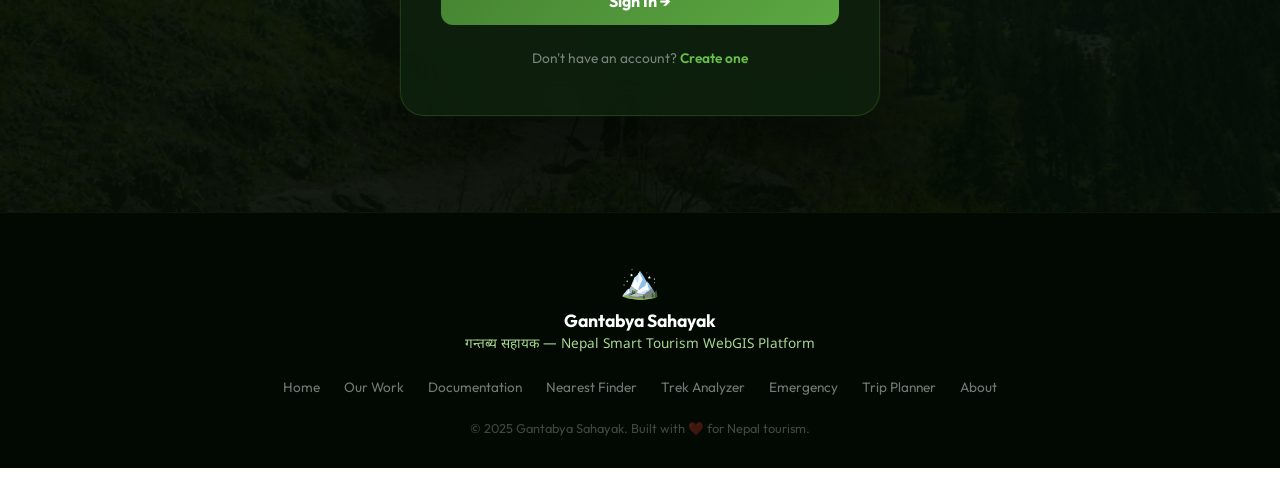
==== commit b7724ad6: "ok" ====
--- a/frontend/index.html
+++ b/frontend/index.html
@@ -33,7 +33,7 @@
 
     body {
       font-family: 'Outfit', sans-serif;
-      background: linear-gradient(rgba(2, 14, 4, 0.88), rgba(2, 14, 4, 0.94)), url('../assets/hero-bg.jpg') center / cover fixed;
+      background: url('assets/hero-bg-vivid.jpg') center / cover fixed;
       color: #fff;
       overflow-x: hidden;
     }
@@ -119,7 +119,7 @@
     }
     .hero-bg {
       position: absolute; inset: 0;
-      background: url('../assets/hero-bg.jpg') center 40% / cover no-repeat;
+      background: url('assets/hero-bg-vivid.jpg') center 40% / cover no-repeat;
       transform: scale(1.05);
       animation: heroZoom 20s ease-in-out infinite alternate;
     }
@@ -131,10 +131,10 @@
       position: absolute; inset: 0;
       background: linear-gradient(
         170deg,
-        rgba(0,0,0,0.35) 0%,
-        rgba(0,0,0,0.55) 45%,
-        rgba(6,15,6,0.92) 85%,
-        #060f06 100%
+        rgba(0,0,0,0.04) 0%,
+        rgba(0,0,0,0.10) 45%,
+        rgba(6,15,6,0.18) 85%,
+        rgba(6,15,6,0.28) 100%
       );
     }
     .hero-content {
@@ -931,9 +931,7 @@
 
   <!-- ══ SCRIPTS ════════════════════════════════════════════════ -->
   <script>
-    const API_BASE = window.location.protocol.startsWith('http')
-      ? `${window.location.protocol}//${window.location.hostname}:8000`
-      : 'http://localhost:8000';
+    const API_BASE = window.location.origin;
 
     /* ── Nav scroll highlight ── */
     const topNav = document.getElementById('topNav');
@@ -1068,4 +1066,4 @@
   </script>
 </body>
 </html>
-//sugam+//sugam
